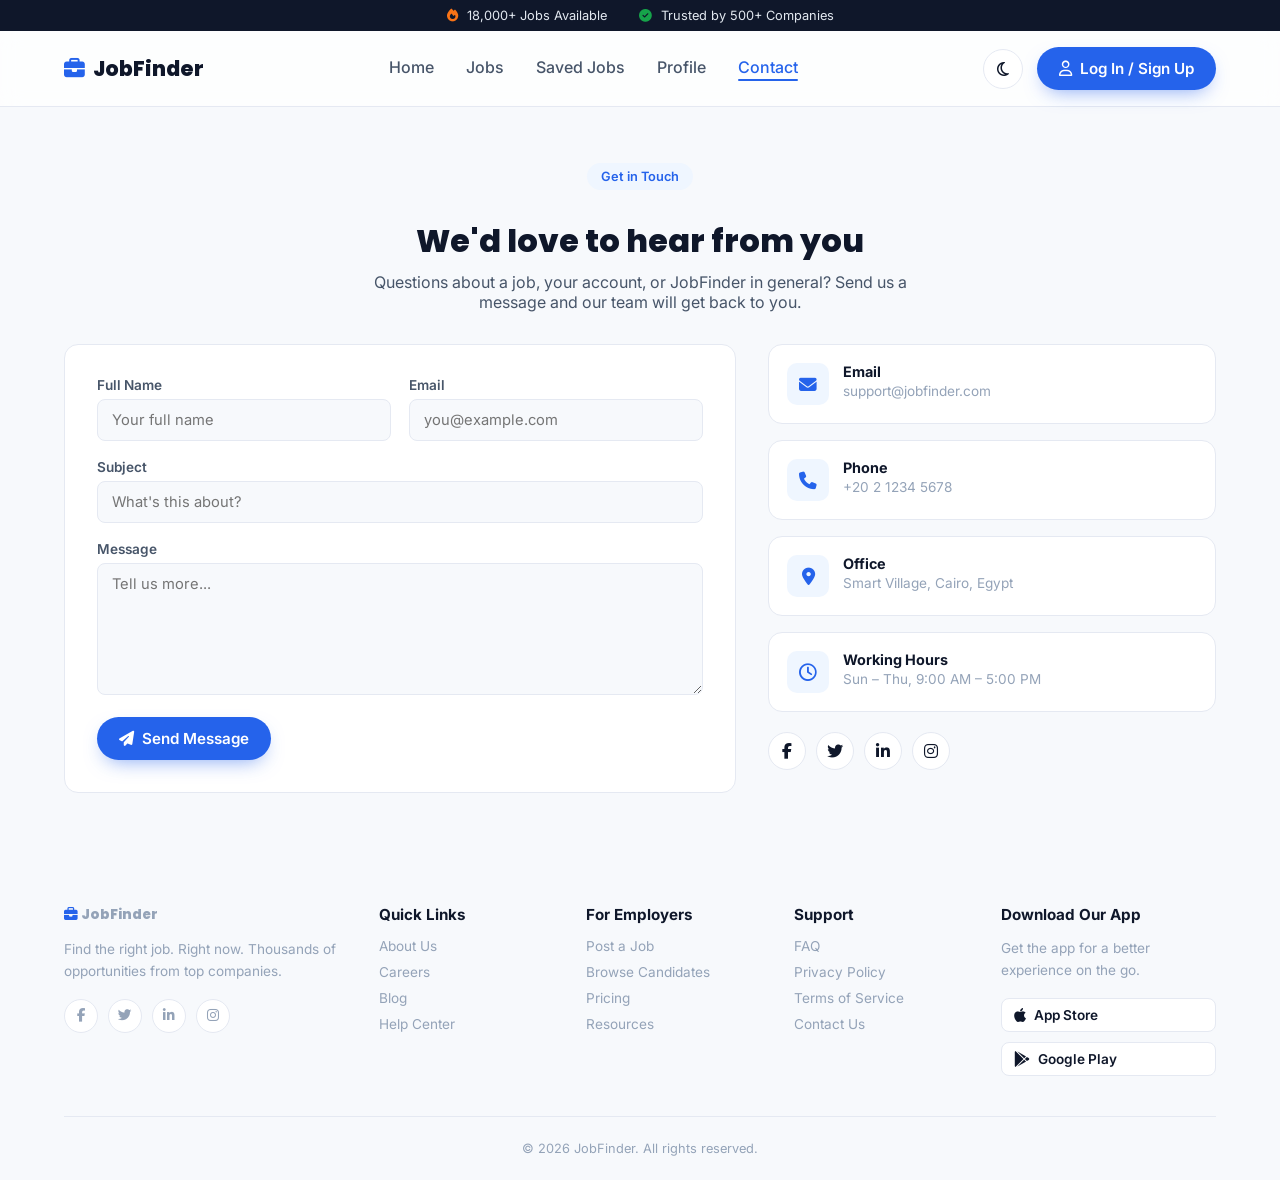
==== pages/contact.html @ 9f650072 "Initial commit" ====
<!DOCTYPE html>
<html lang="en">
<head>
<meta charset="UTF-8">
<meta name="viewport" content="width=device-width, initial-scale=1.0">
<title>Contact | JobFinder</title>

<link rel="preconnect" href="https://fonts.googleapis.com">
<link href="https://fonts.googleapis.com/css2?family=Poppins:wght@400;500;600;700;800&family=Inter:wght@400;500;600&display=swap" rel="stylesheet">
<link rel="stylesheet" href="https://cdnjs.cloudflare.com/ajax/libs/font-awesome/6.5.1/css/all.min.css">

<link rel="stylesheet" href="../assets/css/style.css">
<link rel="stylesheet" href="../assets/css/components.css">
<link rel="stylesheet" href="../assets/css/sections.css">
<link rel="stylesheet" href="../assets/css/contact-page.css">
<link rel="stylesheet" href="../assets/css/responsive.css">
</head>
<body>

<!-- Top bar -->
<div class="topbar">
  <span><i class="fa-solid fa-fire"></i> 18,000+ Jobs Available</span>
  <span><i class="fa-solid fa-circle-check"></i> Trusted by 500+ Companies</span>
</div>

<!-- Navbar (sticky) -->
<div class="navbar-outer">
  <header class="navbar">
    <a href="../index.html" class="logo">
      <i class="fa-solid fa-briefcase"></i> JobFinder
    </a>

    <nav class="nav-links" id="navLinks">
      <a href="../index.html">Home</a>
      <a href="jobs.html">Jobs</a>
      <a href="saved.html">Saved Jobs</a>
      <a href="profile.html">Profile</a>
      <a href="contact.html" class="active">Contact</a>
    </nav>

    <div class="nav-actions">
      <button id="themeToggle" class="icon-btn" aria-label="Toggle dark mode">
        <i class="fa-regular fa-moon"></i>
      </button>
      <a href="profile.html" class="btn btn-primary">
        <i class="fa-regular fa-user"></i> Log In / Sign Up
      </a>
    </div>

    <button class="icon-btn menu-toggle" id="menuToggle" aria-label="Menu">
      <i class="fa-solid fa-bars"></i>
    </button>
  </header>
</div>

<!-- Contact header -->
<section class="section contact-header">
  <span class="badge">Get in Touch</span>
  <h1>We'd love to hear from you</h1>
  <p>Questions about a job, your account, or JobFinder in general? Send us a message and our team will get back to you.</p>
</section>

<!-- Contact content -->
<section class="section contact-section">
  <div class="contact-grid">
    <form class="contact-form" id="contactForm">
      <div class="form-row">
        <label>Full Name
          <input type="text" id="contactName" placeholder="Your full name" required>
        </label>
        <label>Email
          <input type="email" id="contactEmail" placeholder="you@example.com" required>
        </label>
      </div>
      <label>Subject
        <input type="text" id="contactSubject" placeholder="What's this about?" required>
      </label>
      <label>Message
        <textarea id="contactMessage" rows="6" placeholder="Tell us more..." required></textarea>
      </label>
      <button type="submit" class="btn btn-primary">
        <i class="fa-solid fa-paper-plane"></i> Send Message
      </button>
    </form>

    <div class="contact-info">
      <div class="contact-info-card">
        <div class="contact-info-icon"><i class="fa-solid fa-envelope"></i></div>
        <div>
          <h4>Email</h4>
          <p>support@jobfinder.com</p>
        </div>
      </div>
      <div class="contact-info-card">
        <div class="contact-info-icon"><i class="fa-solid fa-phone"></i></div>
        <div>
          <h4>Phone</h4>
          <p>+20 2 1234 5678</p>
        </div>
      </div>
      <div class="contact-info-card">
        <div class="contact-info-icon"><i class="fa-solid fa-location-dot"></i></div>
        <div>
          <h4>Office</h4>
          <p>Smart Village, Cairo, Egypt</p>
        </div>
      </div>
      <div class="contact-info-card">
        <div class="contact-info-icon"><i class="fa-regular fa-clock"></i></div>
        <div>
          <h4>Working Hours</h4>
          <p>Sun – Thu, 9:00 AM – 5:00 PM</p>
        </div>
      </div>

      <div class="contact-socials">
        <a href="#" aria-label="Facebook"><i class="fa-brands fa-facebook-f"></i></a>
        <a href="#" aria-label="Twitter"><i class="fa-brands fa-twitter"></i></a>
        <a href="#" aria-label="LinkedIn"><i class="fa-brands fa-linkedin-in"></i></a>
        <a href="#" aria-label="Instagram"><i class="fa-brands fa-instagram"></i></a>
      </div>
    </div>
  </div>
</section>

<!-- Message sent confirmation modal -->
<div class="modal-overlay" id="contactModalOverlay">
  <div class="modal-card">
    <div class="modal-icon"><i class="fa-solid fa-circle-check"></i></div>
    <h3>Message Sent</h3>
    <p id="contactModalText">Thanks for reaching out — we'll get back to you soon.</p>
    <button class="btn btn-primary" id="contactModalClose">Done</button>
  </div>
</div>

<!-- Footer -->
<footer class="footer">
  <div class="footer-grid">
    <div>
      <a href="../index.html" class="logo"><i class="fa-solid fa-briefcase"></i> JobFinder</a>
      <p>Find the right job. Right now. Thousands of opportunities from top companies.</p>
      <div class="socials">
        <a href="#" aria-label="Facebook"><i class="fa-brands fa-facebook-f"></i></a>
        <a href="#" aria-label="Twitter"><i class="fa-brands fa-twitter"></i></a>
        <a href="#" aria-label="LinkedIn"><i class="fa-brands fa-linkedin-in"></i></a>
        <a href="#" aria-label="Instagram"><i class="fa-brands fa-instagram"></i></a>
      </div>
    </div>
    <div>
      <h4>Quick Links</h4>
      <a href="../index.html">About Us</a>
      <a href="jobs.html">Careers</a>
      <a href="#">Blog</a>
      <a href="contact.html">Help Center</a>
    </div>
    <div>
      <h4>For Employers</h4>
      <a href="#">Post a Job</a>
      <a href="#">Browse Candidates</a>
      <a href="#">Pricing</a>
      <a href="#">Resources</a>
    </div>
    <div>
      <h4>Support</h4>
      <a href="#">FAQ</a>
      <a href="#">Privacy Policy</a>
      <a href="#">Terms of Service</a>
      <a href="contact.html">Contact Us</a>
    </div>
    <div>
      <h4>Download Our App</h4>
      <p>Get the app for a better experience on the go.</p>
      <div class="app-badges">
        <a href="#" class="app-badge"><i class="fa-brands fa-apple"></i> App Store</a>
        <a href="#" class="app-badge"><i class="fa-brands fa-google-play"></i> Google Play</a>
      </div>
    </div>
  </div>
  <div class="footer-bottom">© 2026 JobFinder. All rights reserved.</div>
</footer>

<button id="backToTop" class="back-to-top" aria-label="Back to top">
  <i class="fa-solid fa-arrow-up"></i>
</button>

<script src="../assets/js/theme.js"></script>
<script src="../assets/js/menu.js"></script>
<script src="../assets/js/back-to-top.js"></script>
<script src="../assets/js/contact-page.js"></script>
</body>
</html>
---- assets/css/style.css ----
/* ============================================
   JobFinder — Design Tokens
   ============================================ */
:root{
  --primary:#2563eb;
  --primary-dark:#1d4ed8;
  --primary-light:#93c5fd;
  --primary-soft:#eff6ff;
  --accent:#f97316;
  --success:#16a34a;

  --cat-blue:#2563eb;
  --cat-purple:#a855f7;
  --cat-orange:#f97316;
  --cat-green:#16a34a;
  --cat-pink:#ec4899;
  --cat-cyan:#0ea5e9;

  --bg:#f7f9fc;
  --surface:#ffffff;
  --surface-translucent:rgba(255,255,255,.75);
  --ink:#0f172a;
  --ink-soft:#475569;
  --ink-faint:#94a3b8;
  --border:#e5e9f2;
  --shadow-soft:rgba(15,23,42,0.08);

  --radius-sm:8px;
  --radius-md:14px;
  --radius-full:999px;

  --font-display:'Poppins', sans-serif;
  --font-body:'Inter', sans-serif;

  --container:1200px;
  --transition:.25s ease;
}

.dark{
  --bg:#0b1220;
  --surface:#131b2c;
  --surface-translucent:rgba(19,27,44,.75);
  --ink:#f1f5f9;
  --ink-soft:#cbd5e1;
  --ink-faint:#7c8aa5;
  --border:#233047;
  --shadow-soft:rgba(0,0,0,0.35);
  --primary-soft:#132038;
}

*{ box-sizing:border-box; margin:0; padding:0; }

html{ scroll-behavior:smooth; }

body{
  font-family:var(--font-body);
  background:var(--bg);
  color:var(--ink);
  transition:background var(--transition), color var(--transition);
  overflow-x:hidden;
}

h1,h2,h3{ font-family:var(--font-display); color:var(--ink); line-height:1.2; }

a{ text-decoration:none; color:inherit; }
button{ font-family:inherit; cursor:pointer; border:none; background:none; }
input{ font-family:inherit; }

/* ============ Layout helpers ============ */
.section{
  max-width:var(--container);
  margin:0 auto;
  padding:56px 24px;
}
.section-head{
  display:flex;
  align-items:center;
  justify-content:space-between;
  margin-bottom:28px;
}
.section-head h2{ font-size:1.5rem; font-weight:700; }
.link-arrow{
  color:var(--primary);
  font-weight:600;
  font-size:.92rem;
  display:flex; align-items:center; gap:6px;
  transition:gap var(--transition);
}
.link-arrow:hover{ gap:10px; }

.btn{
  display:inline-flex;
  align-items:center;
  justify-content:center;
  gap:8px;
  padding:12px 22px;
  border-radius:var(--radius-full);
  font-weight:600;
  font-size:.95rem;
  transition:transform var(--transition), box-shadow var(--transition), background var(--transition);
  white-space:nowrap;
}
.btn-primary{
  background:var(--primary);
  color:#fff;
  box-shadow:0 8px 20px -8px rgba(37,99,235,0.6);
}
.btn-primary:hover{ background:var(--primary-dark); transform:translateY(-2px); }
.btn-primary:disabled{ opacity:.75; cursor:default; transform:none; }

.icon-btn{
  width:40px; height:40px;
  display:flex; align-items:center; justify-content:center;
  border-radius:50%;
  background:var(--surface);
  border:1px solid var(--border);
  color:var(--ink);
  font-size:1rem;
  transition:background var(--transition);
}
.icon-btn:hover{ background:var(--primary-soft); color:var(--primary); }

/* ============ Top bar ============ */
.topbar{
  background:var(--ink);
  color:#e2e8f0;
  display:flex;
  justify-content:center;
  gap:32px;
  font-size:.8rem;
  padding:8px 16px;
}
.topbar i{ margin-right:5px; }
.topbar i.fa-fire{ color:var(--accent); }
.topbar i.fa-circle-check{ color:var(--success); }

/* ============ Navbar (sticky + glass) ============ */
.navbar-outer{
  position:sticky;
  top:0;
  z-index:100;
  background:var(--surface-translucent);
  backdrop-filter:blur(10px);
  -webkit-backdrop-filter:blur(10px);
  border-bottom:1px solid var(--border);
}
.navbar{
  display:flex;
  align-items:center;
  justify-content:space-between;
  max-width:var(--container);
  margin:0 auto;
  padding:16px 24px;
  position:relative;
}
.logo{
  font-family:var(--font-display);
  font-weight:800;
  font-size:1.3rem;
  display:flex;
  align-items:center;
  gap:8px;
  color:var(--ink);
}
.logo i{ color:var(--primary); }

.nav-links{
  display:flex;
  gap:32px;
  font-weight:500;
  color:var(--ink-soft);
}
.nav-links a{ position:relative; transition:color var(--transition); padding-bottom:4px; }
.nav-links a:hover, .nav-links a.active{ color:var(--primary); }
.nav-links a.active::after{
  content:'';
  position:absolute;
  bottom:0; left:0; right:0;
  height:2px;
  background:var(--primary);
  border-radius:2px;
}

.nav-actions{ display:flex; align-items:center; gap:14px; }
.menu-toggle{ display:none; }

/* ============ Hero ============ */
.hero{
  position:relative;
  overflow:hidden;
  max-width:var(--container);
  margin:0 auto;
  padding:48px 24px 64px;
  display:grid;
  grid-template-columns:1fr 1fr;
  gap:48px;
  align-items:center;
}
.hero::before{
  content:'';
  position:absolute;
  top:-140px;
  left:-160px;
  width:520px;
  height:520px;
  background:radial-gradient(circle, var(--primary-light) 0%, transparent 70%);
  opacity:.3;
  z-index:-1;
  pointer-events:none;
}
.hero::after{
  content:'';
  position:absolute;
  bottom:-160px;
  right:-120px;
  width:420px;
  height:420px;
  background:radial-gradient(circle, var(--accent) 0%, transparent 70%);
  opacity:.12;
  z-index:-1;
  pointer-events:none;
}

.badge{
  display:inline-block;
  background:var(--primary-soft);
  color:var(--primary);
  font-weight:600;
  font-size:.8rem;
  padding:6px 14px;
  border-radius:var(--radius-full);
  margin-bottom:18px;
}
.hero-text h1{
  font-size:2.6rem;
  font-weight:800;
  margin-bottom:16px;
}
.hero-text h1 .highlight{ color:var(--primary); }
.hero-text > p{
  color:var(--ink-soft);
  font-size:1.05rem;
  margin-bottom:28px;
  max-width:460px;
}

/* ---- fade-up entrance for hero copy ---- */
.hero-text > *{
  opacity:0;
  animation:fadeUp .7s ease forwards;
}
.hero-text .badge{ animation-delay:.05s; }
.hero-text h1{ animation-delay:.15s; }
.hero-text > p{ animation-delay:.25s; }
.hero-text .search-bar{ animation-delay:.35s; }
.hero-text .popular-searches{ animation-delay:.45s; }

@keyframes fadeUp{
  from{ opacity:0; transform:translateY(24px); }
  to{ opacity:1; transform:translateY(0); }
}

@media (prefers-reduced-motion: reduce){
  .hero-text > *{ animation:none; opacity:1; }
  .hero-art img{ animation:none; }
}

.search-bar{
  display:flex;
  background:var(--surface);
  border-radius:var(--radius-full);
  box-shadow:0 10px 30px -12px var(--shadow-soft);
  padding:6px;
  gap:6px;
  border:1px solid var(--border);
}
.search-field{
  flex:1;
  display:flex;
  align-items:center;
  gap:10px;
  padding:10px 16px;
  border-right:1px solid var(--border);
  color:var(--ink-faint);
}
.search-field:last-of-type{ border-right:none; }
.search-field input{
  border:none;
  outline:none;
  background:none;
  width:100%;
  font-size:.92rem;
  color:var(--ink);
}
.search-bar .btn{ flex-shrink:0; min-width:110px; }

.popular-searches{
  display:flex;
  flex-wrap:wrap;
  align-items:center;
  gap:10px;
  margin-top:20px;
  font-size:.85rem;
  color:var(--ink-faint);
}
.popular-searches a{
  background:var(--surface);
  border:1px solid var(--border);
  padding:6px 14px;
  border-radius:var(--radius-full);
  color:var(--ink-soft);
  transition:all var(--transition);
}
.popular-searches a:hover{ border-color:var(--primary); color:var(--primary); }

/* ---- floating hero illustration ---- */
.hero-art img{
  width:100%;
  height:auto;
  animation:float 4s ease-in-out infinite;
}
@keyframes float{
  0%, 100%{ transform:translateY(0); }
  50%{ transform:translateY(-14px); }
}

/* ============ Categories ============ */
.category-grid{
  display:grid;
  grid-template-columns:repeat(6,1fr);
  gap:18px;
}
.category-card{
  background:var(--surface);
  border:1px solid var(--border);
  border-radius:var(--radius-md);
  padding:22px 18px;
  transition:transform var(--transition), box-shadow var(--transition), border-color var(--transition);
  cursor:pointer;
  display:block;
}
.category-card:hover{
  transform:translateY(-4px);
  box-shadow:0 14px 30px -14px var(--shadow-soft);
  border-color:var(--primary-light);
}
.category-card i.icon{
  font-size:1.4rem;
  margin-bottom:14px;
  display:block;
}
.category-card i.icon.blue{ color:var(--cat-blue); }
.category-card i.icon.purple{ color:var(--cat-purple); }
.category-card i.icon.orange{ color:var(--cat-orange); }
.category-card i.icon.green{ color:var(--cat-green); }
.category-card i.icon.pink{ color:var(--cat-pink); }
.category-card i.icon.cyan{ color:var(--cat-cyan); }

.category-card h3{ font-size:.95rem; margin-bottom:4px; font-weight:600; }
.category-card p{ font-size:.8rem; color:var(--ink-faint); display:flex; align-items:center; justify-content:space-between; }
---- assets/css/components.css ----
/* ============================================
   components.css — reusable UI pieces
   (job cards, carousel, skeleton loaders)
   ============================================ */

.btn-outline{
  background:transparent;
  color:var(--primary);
  border:1.5px solid var(--primary);
}
.btn-outline:hover{ background:var(--primary-soft); }
.btn-sm{ padding:8px 16px; font-size:.8rem; }

/* ---- Featured carousel shell (pages of 3, sliding) ---- */
.featured-carousel{
  position:relative;
}
.carousel-btn{
  position:absolute;
  top:50%;
  transform:translateY(-50%);
  z-index:5;
  width:42px; height:42px;
  border-radius:50%;
  background:var(--surface);
  border:1px solid var(--border);
  display:flex; align-items:center; justify-content:center;
  box-shadow:0 8px 20px -8px var(--shadow-soft);
  transition:background var(--transition), color var(--transition), transform .15s ease;
}
.carousel-btn:hover{ background:var(--primary); color:#fff; border-color:var(--primary); transform:translateY(-50%) translateY(-2px); }
.carousel-btn:active{ transform:translateY(-50%) scale(.92); }
.carousel-btn#featPrev, .carousel-btn#compPrev{ left:-8px; }
.carousel-btn#featNext, .carousel-btn#compNext{ right:-8px; }

.featured-viewport{
  width:100%;
  overflow:hidden;
  border-radius:var(--radius-md);
}
.featured-slider{
  display:flex;
  transition:transform .55s cubic-bezier(.4,0,.2,1);
}
.featured-page{
  flex:0 0 100%;
  display:grid;
  grid-template-columns:repeat(3,1fr);
  gap:20px;
}

.dots{ display:flex; justify-content:center; gap:8px; margin-top:20px; }
.dot{
  width:8px; height:8px; border-radius:50%;
  background:var(--border);
  transition:background var(--transition), width var(--transition);
  cursor:pointer;
}
.dot.active{ background:var(--primary); width:22px; border-radius:4px; }

/* ---- Job card ---- */
.job-card{
  background:var(--surface);
  border:1px solid var(--border);
  border-radius:var(--radius-md);
  padding:20px;
  transition:transform var(--transition), box-shadow var(--transition);
}
.job-card:hover{ transform:translateY(-4px); box-shadow:0 14px 30px -14px var(--shadow-soft); }

.job-card-top{ display:flex; align-items:center; gap:12px; margin-bottom:14px; }
.company-icon{
  width:42px; height:42px;
  border-radius:10px;
  background:var(--primary-soft);
  display:flex; align-items:center; justify-content:center;
  font-size:1.3rem;
  color:var(--primary);
  flex-shrink:0;
  transition:transform .3s ease;
}
.job-card:hover .company-icon{ transform:rotate(-6deg) scale(1.08); }

.letter-icon{ font-family:var(--font-display); font-weight:800; font-size:1.1rem; }

/* real brand colors */
.company-icon.brand-google{ background:#fff; border:1px solid var(--border); }
.company-icon.brand-google i{ color:#EA4335; }
.company-icon.brand-microsoft{
  background:#fff;
  border:1px solid var(--border);
}

.company-icon.brand-amazon{ background:#FF9900; color:#fff; }
.company-icon.brand-spotify{ background:#1DB954; color:#fff; }
.company-icon.brand-meta{ background:#0866FF; color:#fff; }
.company-icon.brand-airbnb{ background:#FF5A5F; color:#fff; }
.company-icon.brand-hubspot{ background:#FF7A59; color:#fff; }
.company-icon.brand-dropbox{ background:#0061FF; color:#fff; }
.company-icon.brand-notion{ background:#111111; color:#fff; }
.company-icon.brand-netflix{ background:#E50914; color:#fff; }

.job-card .company-name{ font-weight:600; font-size:.85rem; display:flex; align-items:center; gap:5px; }
.job-card .verified{ color:var(--primary); font-size:.7rem; }
.job-card .fav-btn{
  margin-left:auto;
  color:var(--ink-faint);
  transition:color var(--transition), transform var(--transition);
}
.job-card .fav-btn:hover{ color:#ef4444; transform:scale(1.15); }
.job-card .fav-btn.active{ color:#ef4444; }

.job-card h3{ font-size:1.05rem; margin-bottom:8px; }
.job-card .meta{
  display:flex; flex-wrap:wrap; gap:10px;
  font-size:.78rem; color:var(--ink-faint);
  margin-bottom:10px;
}
.job-card .meta span{ display:flex; align-items:center; gap:5px; }
.job-card .salary{ font-weight:700; color:var(--ink); margin-bottom:12px; font-size:.9rem; }
.job-card .skills{ display:flex; flex-wrap:wrap; gap:6px; margin-bottom:16px; }
.job-card .skill-tag{
  background:var(--primary-soft);
  color:var(--primary);
  font-size:.72rem;
  font-weight:600;
  padding:4px 10px;
  border-radius:var(--radius-full);
}
.job-card-footer{ display:flex; align-items:center; justify-content:space-between; }
.job-card .posted{ font-size:.75rem; color:var(--ink-faint); }

/* ---- Empty state (shared: Jobs list, Job Details, Saved Jobs...) ---- */
.empty-state{
  text-align:center;
  padding:60px 20px;
  color:var(--ink-faint);
  background:var(--surface);
  border:1px dashed var(--border);
  border-radius:var(--radius-md);
}
.empty-state i{ font-size:1.8rem; margin-bottom:12px; display:block; }
.empty-state p{ margin-bottom:16px; }

/* ---- Generic utility ---- */
.hidden{ display:none !important; }

.count-badge{
  display:inline-flex;
  align-items:center;
  justify-content:center;
  min-width:24px;
  height:24px;
  padding:0 8px;
  border-radius:var(--radius-full);
  background:var(--primary-soft);
  color:var(--primary);
  font-size:.8rem;
  font-weight:700;
  margin-left:4px;
}

/* ---- Confirmation / info modals (shared: Job Details, Saved Jobs...) ---- */
.modal-overlay{
  display:none;
  position:fixed;
  inset:0;
  background:rgba(15,23,42,.55);
  align-items:center;
  justify-content:center;
  z-index:300;
  padding:20px;
}
.modal-overlay.show{ display:flex; }
.modal-card{
  background:var(--surface);
  border-radius:var(--radius-md);
  padding:36px 30px;
  max-width:380px;
  width:100%;
  text-align:center;
  animation:fadeUp .3s ease both;
}
.modal-icon{ font-size:2.6rem; color:var(--success); margin-bottom:16px; }
.modal-icon.warn{ color:var(--accent); }
.modal-card h3{ font-size:1.15rem; margin-bottom:10px; }
.modal-card p{ font-size:.88rem; color:var(--ink-soft); margin-bottom:22px; line-height:1.6; }
.modal-card .btn{ width:100%; }

.modal-actions{ display:flex; gap:10px; }
.modal-actions .btn{ flex:1; width:auto; }

.btn-danger{
  background:#ef4444;
  color:#fff;
  box-shadow:0 8px 20px -8px rgba(239,68,68,.5);
}
.btn-danger:hover{ background:#dc2626; }

/* ---- Skeleton loading state ---- */
.skeleton{
  background:linear-gradient(90deg, var(--border) 25%, var(--bg) 50%, var(--border) 75%);
  background-size:200% 100%;
  animation:shimmer 1.4s infinite;
  border-radius:var(--radius-md);
}
.job-card-skeleton{
  height:260px;
}
@keyframes shimmer{
  0%{ background-position:200% 0; }
  100%{ background-position:-200% 0; }
}
---- assets/css/sections.css ----
/* ============================================
   sections.css — one-off page sections that
   sit below the fold (Latest Jobs -> Footer)
   ============================================ */

.center-btn{ display:flex; justify-content:center; margin-top:28px; }

/* ---- Latest Jobs list ---- */
.latest-list{
  display:flex;
  flex-direction:column;
  background:var(--surface);
  border:1px solid var(--border);
  border-radius:var(--radius-md);
  overflow:hidden;
}
.latest-item{
  display:flex;
  align-items:center;
  gap:16px;
  padding:16px 20px;
  border-bottom:1px solid var(--border);
  transition:background var(--transition), padding-left var(--transition);
}
.latest-item:last-child{ border-bottom:none; }
.latest-item:hover{ background:var(--primary-soft); padding-left:26px; }

.latest-item .company-icon{ width:38px; height:38px; font-size:1rem; border-radius:8px; }
.latest-item .info{ flex:1; min-width:0; }
.latest-item .info h4{ font-size:.95rem; font-weight:600; margin-bottom:4px; }
.latest-item .info .sub{
  font-size:.78rem; color:var(--ink-faint);
  display:flex; gap:8px; flex-wrap:wrap; align-items:center;
}
.latest-item .info .sub span:not(.tag)::after{ content:"•"; margin-left:8px; color:var(--border); }
.latest-item .info .sub span:not(.tag):last-of-type::after{ content:""; margin-left:0; }

.tag{ font-size:.68rem; font-weight:700; padding:2px 8px; border-radius:var(--radius-full); }
.tag-new{ background:#dcfce7; color:#16a34a; }
.tag-hot{ background:#fee2e2; color:#ef4444; }

.latest-item .right{ text-align:right; flex-shrink:0; }
.latest-item .right .posted{ font-size:.75rem; color:var(--ink-faint); margin-bottom:4px; }
.latest-item .right .salary{ font-size:.85rem; font-weight:700; margin-bottom:8px; }
.latest-item .details-link{
  font-size:.8rem; font-weight:600; color:var(--primary);
  display:flex; align-items:center; gap:5px; justify-content:flex-end;
  transition:gap var(--transition);
}
.latest-item:hover .details-link{ gap:9px; }

.latest-skeleton{ height:68px; margin:1px 0; border-radius:0; }

/* ---- Stats ---- */
.stats-section{ padding-top:0; }
.stats{
  display:grid;
  grid-template-columns:repeat(4,1fr);
  gap:20px;
}
.stat{
  background:var(--surface);
  border:1px solid var(--border);
  border-radius:var(--radius-md);
  padding:28px 18px;
  text-align:center;
  transition:transform var(--transition), box-shadow var(--transition);
}
.stat:hover{ transform:translateY(-4px); box-shadow:0 14px 30px -14px var(--shadow-soft); }
.stat i{ color:var(--primary); font-size:1.4rem; margin-bottom:10px; }
.stat h3{ font-size:1.7rem; font-weight:800; font-variant-numeric:tabular-nums; }
.stat p{ color:var(--ink-faint); font-size:.85rem; margin-top:2px; }

/* ---- Top companies strip ---- */
.companies-carousel{
  position:relative;
}
.companies-row{
  display:flex;
  gap:16px;
  overflow-x:auto;
  scroll-behavior:smooth;
  scrollbar-width:none;
  padding:4px;
}
.companies-row::-webkit-scrollbar{ display:none; }

.company-chip{
  flex:0 0 auto;
  width:130px; height:74px;
  display:flex; align-items:center; justify-content:center;
  background:var(--surface);
  border:1px solid var(--border);
  border-radius:var(--radius-md);
  transition:transform var(--transition), box-shadow var(--transition), border-color var(--transition);
}
.company-chip:hover{
  transform:translateY(-4px);
  box-shadow:0 14px 26px -14px var(--shadow-soft);
  border-color:var(--primary-light);
}
.company-chip i{ font-size:1.9rem; }
.company-chip .wordmark{ font-family:var(--font-display); font-weight:800; font-size:1rem; letter-spacing:.4px; }

.company-chip.google i{ color:#EA4335; }
.company-chip.amazon i{ color:#131921; }
.company-chip.meta i{ color:#0668E1; }
.company-chip.apple i{ color:#111111; }
.company-chip.salesforce i{ color:#00A1E0; }
.company-chip.adobe i{ color:#FA0F00; }
.company-chip.intel .wordmark{ color:#0071C5; }
.company-chip.ibm .wordmark{ color:#052FAD; }
.company-chip.netflix .wordmark{ color:#E50914; }

/* ---- Testimonials + CTA ---- */
.testimonials-grid{
  display:grid;
  grid-template-columns:2fr 1fr;
  grid-template-areas:
    "heading heading"
    "cards   cta";
  gap:32px;
  align-items:start;
}
.testimonials-grid > h2{
  grid-area:heading;
  font-size:1.5rem;
  display:flex;
  align-items:center;
  gap:10px;
}
.testimonials-grid > h2 i{ color:var(--primary-light); font-size:1.1rem; }

.testimonial-cards{
  grid-area:cards;
  display:grid;
  grid-template-columns:repeat(3,1fr);
  gap:18px;
}
.testimonial-card{
  background:var(--surface);
  border:1px solid var(--border);
  border-radius:var(--radius-md);
  padding:20px;
  transition:transform var(--transition), box-shadow var(--transition);
}
.testimonial-card:hover{ transform:translateY(-4px); box-shadow:0 14px 30px -14px var(--shadow-soft); }
.testimonial-card .stars{ color:var(--accent); letter-spacing:2px; margin-bottom:10px; font-size:.9rem; }
.testimonial-card p{ font-size:.88rem; color:var(--ink-soft); margin-bottom:16px; line-height:1.55; }
.testimonial-card .person{ display:flex; align-items:center; gap:10px; }
.testimonial-card .avatar{
  width:34px; height:34px; border-radius:50%;
  background:var(--primary-soft); color:var(--primary);
  display:flex; align-items:center; justify-content:center;
  font-weight:700; font-size:.85rem; flex-shrink:0;
}
.testimonial-card strong{ display:block; font-size:.85rem; }
.testimonial-card small{ color:var(--ink-faint); font-size:.75rem; }

.cta-card{
  grid-area:cta;
  background:linear-gradient(160deg, var(--primary-soft), var(--surface));
  border:1px solid var(--border);
  border-radius:var(--radius-md);
  padding:26px;
  text-align:center;
}
.cta-art svg{ width:100px; margin:0 auto 8px; display:block; animation:float 4s ease-in-out infinite; }
.cta-card h3{ font-size:1.1rem; margin-bottom:8px; }
.cta-card p{ font-size:.85rem; color:var(--ink-soft); margin-bottom:18px; }
.cta-card .btn{ width:100%; margin-bottom:12px; }
.cta-card .small{ font-size:.78rem; color:var(--ink-faint); }
.cta-card .small a{ color:var(--primary); font-weight:600; }

/* ---- Newsletter ---- */
.newsletter{
  background:var(--ink);
  color:#fff;
  display:flex;
  align-items:center;
  justify-content:space-between;
  gap:24px;
  flex-wrap:wrap;
  padding:32px 40px;
  border-radius:var(--radius-lg, 22px);
}
.newsletter-copy{ display:flex; align-items:center; gap:16px; }
.newsletter i{ font-size:1.6rem; color:var(--primary-light); }
.newsletter h3{ font-size:1.1rem; color:#fff; }
.newsletter p{ font-size:.85rem; color:#cbd5e1; margin-top:2px; }
.newsletter form{ display:flex; gap:10px; }
.newsletter input{
  padding:12px 18px;
  border-radius:var(--radius-full);
  border:none;
  outline:none;
  min-width:240px;
}
.btn-primary.success{ background:var(--success); box-shadow:none; }

/* ---- Footer ---- */
.footer{
  max-width:var(--container);
  margin:0 auto;
  padding:56px 24px 24px;
}
.footer-grid{
  display:grid;
  grid-template-columns:1.6fr 1fr 1fr 1fr 1.2fr;
  gap:28px;
  margin-bottom:40px;
}
.footer-grid .logo{ margin-bottom:14px; }
.footer-grid > div > p{ font-size:.85rem; color:var(--ink-faint); margin-bottom:16px; line-height:1.6; }
.footer-grid h4{ font-size:.95rem; margin-bottom:14px; }
.footer-grid a{
  display:block;
  font-size:.85rem;
  color:var(--ink-faint);
  margin-bottom:10px;
  transition:color var(--transition);
}
.footer-grid a:hover{ color:var(--primary); }

.socials{ display:flex; gap:10px; }
.socials a{
  width:34px; height:34px;
  border-radius:50%;
  background:var(--surface);
  border:1px solid var(--border);
  display:flex; align-items:center; justify-content:center;
  margin-bottom:0;
  transition:background var(--transition), color var(--transition), border-color var(--transition);
}
.socials a:hover{ background:var(--primary); color:#fff; border-color:var(--primary); }

.app-badges{ display:flex; flex-direction:column; gap:10px; }
.app-badge{
  display:flex !important;
  align-items:center;
  gap:8px;
  background:var(--surface);
  border:1px solid var(--border);
  border-radius:var(--radius-sm);
  padding:8px 12px;
  font-size:.8rem;
  font-weight:600;
  color:var(--ink) !important;
  margin-bottom:0 !important;
}
.app-badge:hover{ border-color:var(--primary); color:var(--primary) !important; }
.app-badge i{ font-size:1rem; }

.footer-bottom{
  text-align:center;
  font-size:.8rem;
  color:var(--ink-faint);
  border-top:1px solid var(--border);
  padding-top:24px;
}

/* ---- Back to top ---- */
.back-to-top{
  position:fixed;
  right:24px;
  bottom:24px;
  width:44px; height:44px;
  border-radius:50%;
  background:var(--ink);
  color:#fff;
  display:flex; align-items:center; justify-content:center;
  opacity:0;
  transform:translateY(12px);
  pointer-events:none;
  transition:opacity var(--transition), transform var(--transition), background var(--transition);
  z-index:90;
}
.back-to-top.show{ opacity:1; transform:translateY(0); pointer-events:auto; }
.back-to-top:hover{ background:var(--primary); }
---- assets/css/contact-page.css ----
/* ============================================
   contact-page.css — only loaded by
   pages/contact.html
   ============================================ */

.contact-header{
  text-align:center;
  max-width:640px;
  padding-bottom:16px;
}
.contact-header h1{
  font-size:2rem;
  font-weight:800;
  margin:14px 0 12px;
}
.contact-header p{ color:var(--ink-soft); font-size:1rem; }

.contact-section{ padding-top:16px; }

.contact-grid{
  display:grid;
  grid-template-columns:1.5fr 1fr;
  gap:32px;
  align-items:start;
}

/* ---- Form ---- */
.contact-form{
  background:var(--surface);
  border:1px solid var(--border);
  border-radius:var(--radius-md);
  padding:32px;
  display:flex;
  flex-direction:column;
  gap:18px;
}
.contact-form .form-row{
  display:grid;
  grid-template-columns:1fr 1fr;
  gap:18px;
}
.contact-form label{
  display:flex;
  flex-direction:column;
  gap:6px;
  font-size:.85rem;
  font-weight:600;
  color:var(--ink-soft);
}
.contact-form input,
.contact-form textarea{
  font-family:inherit;
  font-size:.92rem;
  padding:11px 14px;
  border-radius:var(--radius-sm);
  border:1px solid var(--border);
  background:var(--bg);
  color:var(--ink);
  outline:none;
  transition:border-color var(--transition);
}
.contact-form input:focus,
.contact-form textarea:focus{ border-color:var(--primary); }
.contact-form textarea{ resize:vertical; }
.contact-form button{ align-self:flex-start; margin-top:4px; }

/* ---- Info sidebar ---- */
.contact-info{
  display:flex;
  flex-direction:column;
  gap:16px;
}
.contact-info-card{
  display:flex;
  align-items:flex-start;
  gap:14px;
  background:var(--surface);
  border:1px solid var(--border);
  border-radius:var(--radius-md);
  padding:18px;
  transition:transform var(--transition), box-shadow var(--transition);
}
.contact-info-card:hover{ transform:translateY(-3px); box-shadow:0 14px 30px -16px var(--shadow-soft); }
.contact-info-icon{
  width:42px; height:42px;
  border-radius:10px;
  background:var(--primary-soft);
  color:var(--primary);
  display:flex; align-items:center; justify-content:center;
  font-size:1.1rem;
  flex-shrink:0;
}
.contact-info-card h4{ font-size:.9rem; margin-bottom:3px; }
.contact-info-card p{ font-size:.85rem; color:var(--ink-faint); }

.contact-socials{ display:flex; gap:10px; margin-top:4px; }
.contact-socials a{
  width:38px; height:38px;
  border-radius:50%;
  background:var(--surface);
  border:1px solid var(--border);
  display:flex; align-items:center; justify-content:center;
  transition:background var(--transition), color var(--transition), border-color var(--transition);
}
.contact-socials a:hover{ background:var(--primary); color:#fff; border-color:var(--primary); }
---- assets/css/responsive.css ----
/* ============ Tablet ============ */
@media (max-width: 1024px){
  .category-grid{ grid-template-columns:repeat(3,1fr); }
  .featured-page{ grid-template-columns:repeat(2,1fr); }
  .testimonials-grid{
    grid-template-columns:1fr;
    grid-template-areas:
      "heading"
      "cards"
      "cta";
  }
  .cta-card{ grid-row:auto; }
  .footer-grid{ grid-template-columns:1fr 1fr 1fr; }

  .saved-jobs-grid{ grid-template-columns:repeat(2,1fr); }

  .contact-grid{ grid-template-columns:1fr; }

  /* Jobs page: sidebar becomes a slide-in drawer */
  .jobs-layout{ grid-template-columns:1fr; }
  .mobile-filter-btn{ display:inline-flex; }
  .filters-panel{
    position:fixed;
    top:0; left:0;
    width:300px;
    max-width:85vw;
    height:100vh;
    border-radius:0;
    overflow-y:auto;
    transform:translateX(-100%);
    transition:transform var(--transition);
    z-index:200;
  }
  .filters-panel.show{ transform:translateX(0); }
  .filters-close{ display:flex; }

  /* Job Details: sidebar drops below main content */
  .job-details-body{ grid-template-columns:1fr; }
  .job-details-side{ position:static; }
  .similar-jobs-grid{ grid-template-columns:repeat(2,1fr); }
}

/* ============ Mobile ============ */
@media (max-width: 768px){
  .topbar{ font-size:.7rem; gap:16px; }

  .nav-links{
    display:none;
    position:absolute;
    top:100%;
    left:0;
    right:0;
    flex-direction:column;
    gap:0;
    background:var(--surface);
    border-bottom:1px solid var(--border);
    padding:8px 24px 16px;
  }
  .nav-links.show{ display:flex; }
  .nav-links a{ padding:12px 0; border-bottom:1px solid var(--border); }
  .nav-links a:last-child{ border-bottom:none; }

  .menu-toggle{ display:flex; }
  .nav-actions .btn span{ display:none; }

  .hero{ grid-template-columns:1fr; padding-top:24px; }
  .hero-art{ order:-1; }
  .hero-text h1{ font-size:2rem; }
  .hero-text h1 br{ display:none; }

  .search-bar{
    flex-direction:column;
    border-radius:var(--radius-md);
  }
  .search-field{ border-right:none; border-bottom:1px solid var(--border); width:100%; }
  .search-bar .btn{ width:100%; border-radius:var(--radius-md); }

  .category-grid{ grid-template-columns:repeat(2,1fr); }

  .featured-page{ grid-template-columns:1fr; gap:14px; }
  .carousel-btn{ width:36px; height:36px; }

  .latest-item{ flex-wrap:wrap; }
  .latest-item .right{ width:100%; text-align:left; margin-top:8px; }
  .latest-item:hover{ padding-left:20px; }

  .stats{ grid-template-columns:repeat(2,1fr); }

  .testimonial-cards{ grid-template-columns:1fr; }

  .newsletter{ flex-direction:column; align-items:flex-start; padding:26px 22px; }
  .newsletter form{ width:100%; }
  .newsletter input{ flex:1; min-width:0; }

  .footer-grid{ grid-template-columns:1fr 1fr; }

  /* Jobs page */
  .jobs-hero h1{ font-size:1.6rem; }
  .job-list-item{ flex-wrap:wrap; }
  .job-list-side{
    flex-direction:row;
    align-items:center;
    justify-content:space-between;
    width:100%;
    min-width:0;
    text-align:left;
  }
  .job-list-side .btn{ width:auto; }

  /* Job Details */
  .job-header-top{ flex-wrap:wrap; }
  .job-header-bottom{ flex-direction:column; align-items:stretch; }
  .apply-btn{ margin-left:0; width:100%; }
  .job-header-bottom .skills{ order:2; }
  .similar-jobs-grid{ grid-template-columns:1fr; }

  /* Saved Jobs */
  .saved-jobs-grid{ grid-template-columns:1fr; }

  /* Profile */
  .profile-header{ flex-wrap:wrap; text-align:center; justify-content:center; }
  .profile-header .btn{ width:100%; }
  .profile-stats{ grid-template-columns:1fr 1fr; }
  .profile-list-item{ flex-wrap:wrap; }
  .profile-list-item .right{ width:100%; text-align:left; margin-top:6px; }

  /* Contact */
  .contact-header h1{ font-size:1.6rem; }
  .contact-form{ padding:22px; }
  .contact-form .form-row{ grid-template-columns:1fr; }
}

@media (max-width: 480px){
  .category-grid{ grid-template-columns:1fr 1fr; }
  .stats{ grid-template-columns:1fr 1fr; }
  .footer-grid{ grid-template-columns:1fr; }
  .newsletter form{ flex-direction:column; }
}
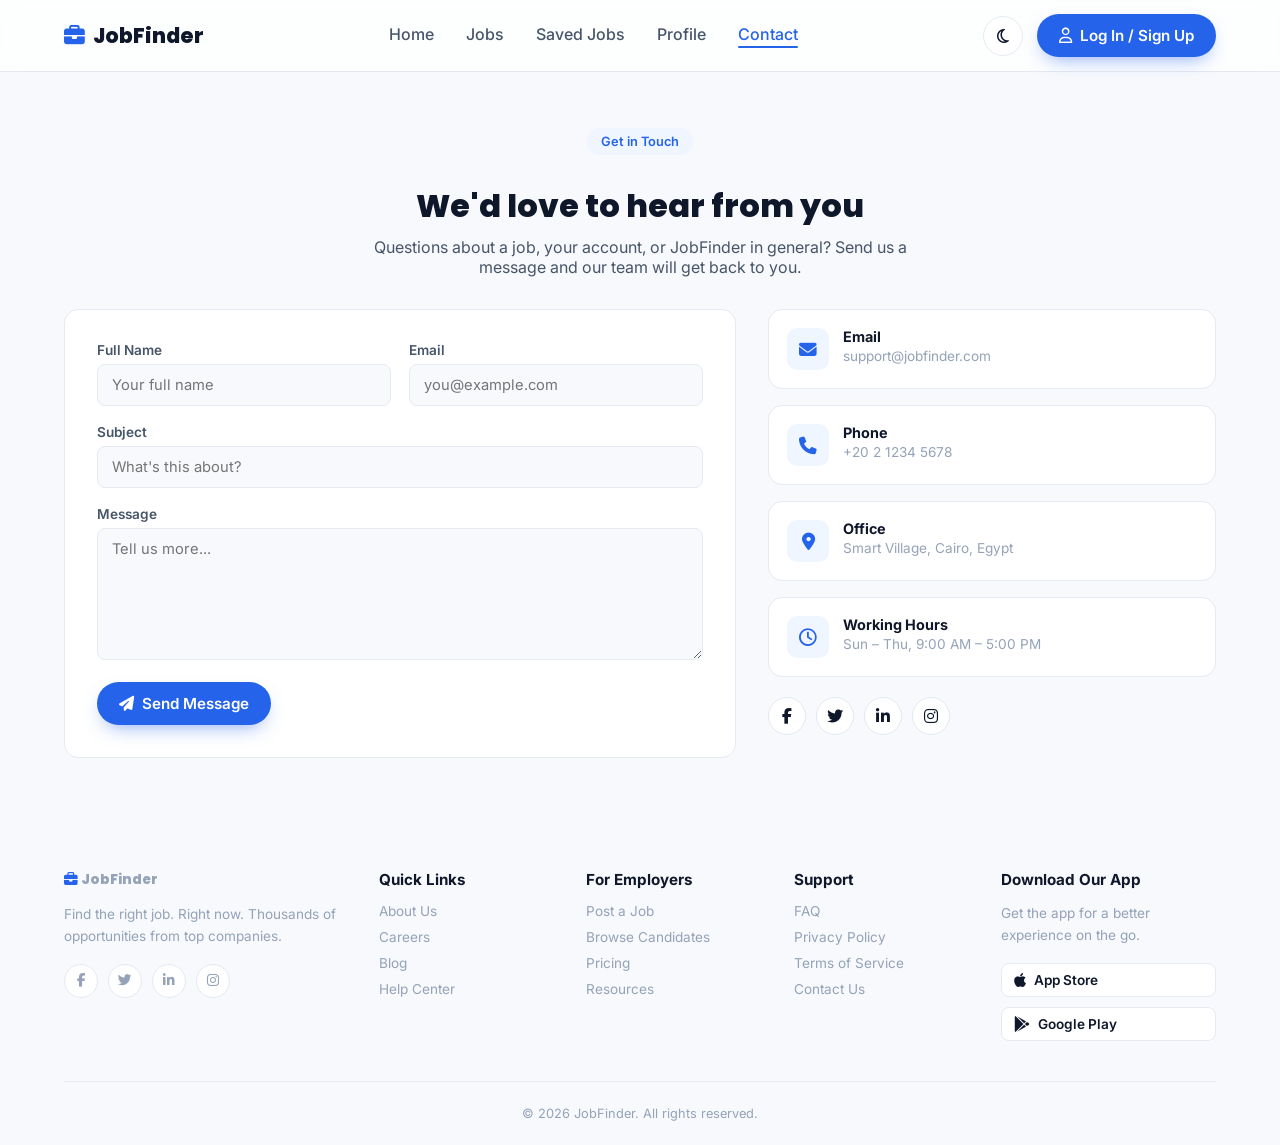
==== commit adf77c21: "editing on responsive mobil" ====
--- a/pages/contact.html
+++ b/pages/contact.html
@@ -17,11 +17,6 @@
 </head>
 <body>
 
-<!-- Top bar -->
-<div class="topbar">
-  <span><i class="fa-solid fa-fire"></i> 18,000+ Jobs Available</span>
-  <span><i class="fa-solid fa-circle-check"></i> Trusted by 500+ Companies</span>
-</div>
 
 <!-- Navbar (sticky) -->
 <div class="navbar-outer">
@@ -36,6 +31,10 @@
       <a href="saved.html">Saved Jobs</a>
       <a href="profile.html">Profile</a>
       <a href="contact.html" class="active">Contact</a>
+      <a href="profile.html" class="nav-login">
+        <i class="fa-regular fa-user"></i>
+        Log In / Sign Up
+      </a>
     </nav>
 
     <div class="nav-actions">
--- a/assets/css/style.css
+++ b/assets/css/style.css
@@ -34,6 +34,8 @@
 
   --container:1200px;
   --transition:.25s ease;
+
+  --gutter: 24px;
 }
 
 .dark{
@@ -57,7 +59,7 @@
   background:var(--bg);
   color:var(--ink);
   transition:background var(--transition), color var(--transition);
-  overflow-x:hidden;
+  overflow-x:clip;
 }
 
 h1,h2,h3{ font-family:var(--font-display); color:var(--ink); line-height:1.2; }
@@ -70,7 +72,7 @@
 .section{
   max-width:var(--container);
   margin:0 auto;
-  padding:56px 24px;
+  padding:56px var(--gutter);
 }
 .section-head{
   display:flex;
@@ -150,8 +152,8 @@
   justify-content:space-between;
   max-width:var(--container);
   margin:0 auto;
-  padding:16px 24px;
-  position:relative;
+  padding: 14px var(--gutter);
+  /* position:relative; */
 }
 .logo{
   font-family:var(--font-display);
@@ -180,6 +182,9 @@
   background:var(--primary);
   border-radius:2px;
 }
+.nav-links a.nav-login {
+  display: none;
+}
 
 .nav-actions{ display:flex; align-items:center; gap:14px; }
 .menu-toggle{ display:none; }
@@ -190,7 +195,7 @@
   overflow:hidden;
   max-width:var(--container);
   margin:0 auto;
-  padding:48px 24px 64px;
+  padding: 48px var(--gutter) 64px;
   display:grid;
   grid-template-columns:1fr 1fr;
   gap:48px;
@@ -358,3 +363,20 @@
 
 .category-card h3{ font-size:.95rem; margin-bottom:4px; font-weight:600; }
 .category-card p{ font-size:.8rem; color:var(--ink-faint); display:flex; align-items:center; justify-content:space-between; }
+.category-grid>*,
+.featured-page>*,
+.saved-jobs-grid>*,
+.similar-jobs-grid>*,
+.testimonial-cards>*,
+.footer-grid>*,
+.contact-grid>*,
+.jobs-layout>* {
+  min-width: 0;
+}
+
+.job-card h3,
+.category-card h3,
+.latest-item .info,
+.profile-list-item .info {
+  overflow-wrap: anywhere;
+}
--- a/assets/css/components.css
+++ b/assets/css/components.css
@@ -30,8 +30,8 @@
 }
 .carousel-btn:hover{ background:var(--primary); color:#fff; border-color:var(--primary); transform:translateY(-50%) translateY(-2px); }
 .carousel-btn:active{ transform:translateY(-50%) scale(.92); }
-.carousel-btn#featPrev, .carousel-btn#compPrev{ left:-8px; }
-.carousel-btn#featNext, .carousel-btn#compNext{ right:-8px; }
+.carousel-btn#featPrev, .carousel-btn#compPrev{ left:-50px; }
+.carousel-btn#featNext, .carousel-btn#compNext{ right:-50px; }
 
 .featured-viewport{
   width:100%;
--- a/assets/css/sections.css
+++ b/assets/css/sections.css
@@ -202,7 +202,7 @@
 .footer{
   max-width:var(--container);
   margin:0 auto;
-  padding:56px 24px 24px;
+  padding: 56px var(--gutter) 24px;
 }
 .footer-grid{
   display:grid;
--- a/assets/css/responsive.css
+++ b/assets/css/responsive.css
@@ -41,93 +41,346 @@
 }
 
 /* ============ Mobile ============ */
-@media (max-width: 768px){
-  .topbar{ font-size:.7rem; gap:16px; }
-
-  .nav-links{
-    display:none;
-    position:absolute;
-    top:100%;
-    left:0;
-    right:0;
-    flex-direction:column;
-    gap:0;
-    background:var(--surface);
-    border-bottom:1px solid var(--border);
-    padding:8px 24px 16px;
-  }
-  .nav-links.show{ display:flex; }
-  .nav-links a{ padding:12px 0; border-bottom:1px solid var(--border); }
-  .nav-links a:last-child{ border-bottom:none; }
-
-  .menu-toggle{ display:flex; }
-  .nav-actions .btn span{ display:none; }
-
-  .hero{ grid-template-columns:1fr; padding-top:24px; }
-  .hero-art{ order:-1; }
-  .hero-text h1{ font-size:2rem; }
-  .hero-text h1 br{ display:none; }
-
-  .search-bar{
-    flex-direction:column;
-    border-radius:var(--radius-md);
-  }
-  .search-field{ border-right:none; border-bottom:1px solid var(--border); width:100%; }
-  .search-bar .btn{ width:100%; border-radius:var(--radius-md); }
-
-  .category-grid{ grid-template-columns:repeat(2,1fr); }
-
-  .featured-page{ grid-template-columns:1fr; gap:14px; }
-  .carousel-btn{ width:36px; height:36px; }
-
-  .latest-item{ flex-wrap:wrap; }
-  .latest-item .right{ width:100%; text-align:left; margin-top:8px; }
-  .latest-item:hover{ padding-left:20px; }
-
-  .stats{ grid-template-columns:repeat(2,1fr); }
-
-  .testimonial-cards{ grid-template-columns:1fr; }
-
-  .newsletter{ flex-direction:column; align-items:flex-start; padding:26px 22px; }
-  .newsletter form{ width:100%; }
-  .newsletter input{ flex:1; min-width:0; }
-
-  .footer-grid{ grid-template-columns:1fr 1fr; }
-
-  /* Jobs page */
-  .jobs-hero h1{ font-size:1.6rem; }
-  .job-list-item{ flex-wrap:wrap; }
-  .job-list-side{
-    flex-direction:row;
-    align-items:center;
-    justify-content:space-between;
-    width:100%;
-    min-width:0;
-    text-align:left;
-  }
-  .job-list-side .btn{ width:auto; }
-
-  /* Job Details */
-  .job-header-top{ flex-wrap:wrap; }
-  .job-header-bottom{ flex-direction:column; align-items:stretch; }
-  .apply-btn{ margin-left:0; width:100%; }
-  .job-header-bottom .skills{ order:2; }
-  .similar-jobs-grid{ grid-template-columns:1fr; }
-
-  /* Saved Jobs */
-  .saved-jobs-grid{ grid-template-columns:1fr; }
-
-  /* Profile */
-  .profile-header{ flex-wrap:wrap; text-align:center; justify-content:center; }
-  .profile-header .btn{ width:100%; }
-  .profile-stats{ grid-template-columns:1fr 1fr; }
-  .profile-list-item{ flex-wrap:wrap; }
-  .profile-list-item .right{ width:100%; text-align:left; margin-top:6px; }
-
-  /* Contact */
-  .contact-header h1{ font-size:1.6rem; }
-  .contact-form{ padding:22px; }
-  .contact-form .form-row{ grid-template-columns:1fr; }
+@media (max-width: 768px) {
+  :root {
+    --gutter: 16px;
+  }
+
+  /* ---------- Top bar ---------- */
+  .topbar {
+    flex-wrap: wrap;
+    gap: 2px 14px;
+    font-size: .7rem;
+    padding: 6px var(--gutter);
+    text-align: center;
+  }
+
+  /* ---------- Layout ---------- */
+  .section {
+    padding-block: 36px;
+  }
+
+  .section-head {
+    flex-wrap: wrap;
+    gap: 8px 16px;
+    margin-bottom: 20px;
+  }
+
+  .section-head h2 {
+    font-size: 1.25rem;
+  }
+
+  /* ---------- Navbar ---------- */
+  .navbar {
+    padding-block: 12px;
+    gap: 12px;
+  }
+
+  .nav-actions {
+    margin-left: auto;
+    gap: 10px;
+  }
+
+  /* Dark Mode + Hamburger على اليمين */
+  .nav-actions .btn {
+    display: none;
+  }
+
+  /* Login يختفي من الصف العلوي */
+  .menu-toggle {
+    display: flex;
+  }
+
+  .nav-links {
+    position: absolute;
+    top: 100%;
+    left: 0;
+    right: 0;
+    display: flex;
+    flex-direction: column;
+    gap: 0;
+    padding: 8px var(--gutter) 16px;
+    background: var(--surface);
+    border-bottom: 1px solid var(--border);
+    box-shadow: 0 18px 30px -18px var(--shadow-soft);
+
+    /* مخفية + جاهزة للأنيميشن */
+    opacity: 0;
+    visibility: hidden;
+    transform: translateY(-10px);
+    pointer-events: none;
+    transition: opacity .25s ease, transform .25s ease, visibility .25s;
+  }
+
+  .nav-links.show {
+    opacity: 1;
+    visibility: visible;
+    transform: translateY(0);
+    pointer-events: auto;
+  }
+
+  .nav-links a {
+    padding: 14px 0;
+    border-bottom: 1px solid var(--border);
+  }
+
+  .nav-links a.active::after {
+    display: none;
+  }
+
+  .nav-links a.nav-login {
+    display: flex;
+    align-items: center;
+    justify-content: center;
+    gap: 8px;
+    margin-top: 14px;
+    padding: 12px 22px;
+    border-bottom: none;
+    border-radius: var(--radius-full);
+    background: var(--primary);
+    color: #fff;
+    font-weight: 600;
+  }
+
+  .nav-links a.nav-login:hover {
+    background: var(--primary-dark);
+    color: #fff;
+  }
+
+  /* ---------- Hero ---------- */
+  .hero {
+    grid-template-columns: 1fr;
+    gap: 24px;
+    padding: 28px var(--gutter) 40px;
+    text-align: center;
+  }
+
+  .hero-text {
+    max-width: 520px;
+    margin-inline: auto;
+  }
+
+  /* عرض مناسب للنص */
+  .badge {
+    margin-bottom: 14px;
+  }
+
+  .hero-text h1 {
+    font-size: 1.9rem;
+    margin-bottom: 12px;
+  }
+
+  .hero-text h1 br {
+    display: none;
+  }
+
+  .hero-text>p {
+    font-size: .98rem;
+    max-width: none;
+    margin: 0 auto 24px;
+  }
+
+  .popular-searches {
+    justify-content: center;
+    margin-top: 16px;
+  }
+
+  .hero-art {
+    max-width: 380px;
+    margin-inline: auto;
+  }
+
+  /* ---------- Search bar ---------- */
+  .search-bar {
+    flex-direction: column;
+    align-items: stretch;
+    gap: 8px;
+    padding: 10px;
+    width: 100%;
+    text-align: left;
+    border-radius: var(--radius-md);
+  }
+
+  .search-bar .search-field {
+    flex: none;
+    width: 100%;
+    padding: 12px 14px;
+    border: 1px solid var(--border);
+    /* كل الحقول بنفس الشكل والعرض */
+    border-radius: var(--radius-sm);
+    background: var(--bg);
+  }
+
+  .search-field input {
+    font-size: 16px;
+  }
+
+  /* يمنع الـ zoom التلقائي في iPhone */
+  .search-bar .btn {
+    width: 100%;
+    min-width: 0;
+    padding: 14px;
+    border-radius: var(--radius-sm);
+  }
+
+  /* ---------- Cards & grids ---------- */
+  .category-grid {
+    grid-template-columns: repeat(2, 1fr);
+    gap: 12px;
+  }
+
+  .category-card {
+    padding: 16px 14px;
+  }
+
+  .featured-page {
+    grid-template-columns: 1fr;
+    gap: 14px;
+  }
+
+  .carousel-btn {
+    width: 34px;
+    height: 34px;
+  }
+
+  .carousel-btn#featPrev,
+  .carousel-btn#compPrev {
+    left: -4px;
+  }
+
+  .carousel-btn#featNext,
+  .carousel-btn#compNext {
+    right: -4px;
+  }
+
+  .latest-item {
+    flex-wrap: wrap;
+  }
+
+  .latest-item .right {
+    width: 100%;
+    text-align: left;
+    margin-top: 8px;
+  }
+
+  .latest-item:hover {
+    padding-left: 20px;
+  }
+
+  .stats {
+    grid-template-columns: repeat(2, 1fr);
+  }
+
+  .testimonial-cards {
+    grid-template-columns: 1fr;
+  }
+
+  .newsletter {
+    flex-direction: column;
+    align-items: flex-start;
+    padding: 26px 22px;
+  }
+
+  .newsletter form {
+    width: 100%;
+  }
+
+  .newsletter input {
+    flex: 1;
+    min-width: 0;
+  }
+
+  .footer-grid {
+    grid-template-columns: 1fr 1fr;
+  }
+
+  /* ---------- Jobs page ---------- */
+  .jobs-hero h1 {
+    font-size: 1.6rem;
+  }
+
+  .job-list-item {
+    flex-wrap: wrap;
+  }
+
+  .job-list-side {
+    flex-direction: row;
+    align-items: center;
+    justify-content: space-between;
+    width: 100%;
+    min-width: 0;
+    text-align: left;
+  }
+
+  .job-list-side .btn {
+    width: auto;
+  }
+
+  /* ---------- Job Details ---------- */
+  .job-header-top {
+    flex-wrap: wrap;
+  }
+
+  .job-header-bottom {
+    flex-direction: column;
+    align-items: stretch;
+  }
+
+  .apply-btn {
+    margin-left: 0;
+    width: 100%;
+  }
+
+  .job-header-bottom .skills {
+    order: 2;
+  }
+
+  .similar-jobs-grid {
+    grid-template-columns: 1fr;
+  }
+
+  /* ---------- Saved Jobs ---------- */
+  .saved-jobs-grid {
+    grid-template-columns: 1fr;
+  }
+
+  /* ---------- Profile ---------- */
+  .profile-header {
+    flex-wrap: wrap;
+    text-align: center;
+    justify-content: center;
+  }
+
+  .profile-header .btn {
+    width: 100%;
+  }
+
+  .profile-stats {
+    grid-template-columns: 1fr 1fr;
+  }
+
+  .profile-list-item {
+    flex-wrap: wrap;
+  }
+
+  .profile-list-item .right {
+    width: 100%;
+    text-align: left;
+    margin-top: 6px;
+  }
+
+  /* ---------- Contact ---------- */
+  .contact-header h1 {
+    font-size: 1.6rem;
+  }
+
+  .contact-form {
+    padding: 22px;
+  }
+
+  .contact-form .form-row {
+    grid-template-columns: 1fr;
+  }
 }
 
 @media (max-width: 480px){
